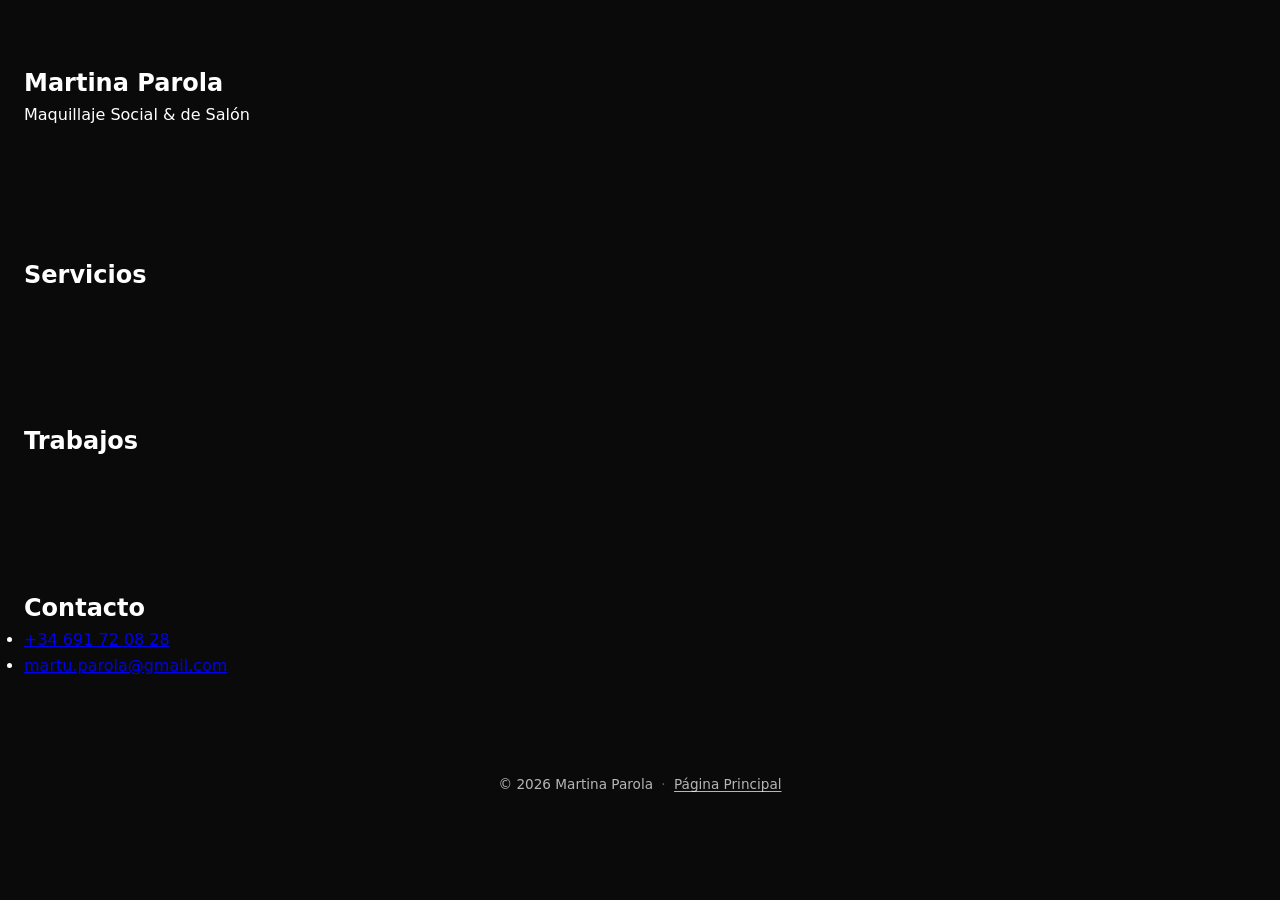
==== maquillaje-social/index.html @ ac002e73 "Add maquillaje-social subpage + footer cross-links between homes" ====
<!DOCTYPE html>
<html lang="es">
<head>
  <meta charset="UTF-8" />
  <meta name="viewport" content="width=device-width, initial-scale=1.0, viewport-fit=cover" />
  <meta name="theme-color" content="#0a0a0a" />

  <!-- SEO -->
  <title>Martina Parola — Maquillaje Social & de Salón</title>
  <meta name="description" content="Maquillaje social y de salón por Martina Parola. Maquillaje para eventos, bodas, fiestas y producciones en Oviedo, Asturias, España.">
  <meta name="author" content="Martina Parola">
  <meta name="keywords" content="maquillaje social, maquillaje de salón, maquillaje eventos, maquillaje bodas, Oviedo, Asturias, España, Martina Parola">
  <meta name="robots" content="index, follow">

  <!-- Open Graph -->
  <meta property="og:type" content="profile">
  <meta property="og:url" content="https://martinaparola.art/maquillaje-social/">
  <meta property="og:title" content="Martina Parola — Maquillaje Social & de Salón">
  <meta property="og:description" content="Maquillaje social y de salón para eventos, bodas y fiestas. Oviedo, España.">
  <meta property="og:image" content="https://martinaparola.art/images/profile-pic.jpg">
  <meta property="og:locale" content="es_ES">

  <!-- Twitter / X Card -->
  <meta name="twitter:card" content="summary_large_image">
  <meta name="twitter:title" content="Martina Parola — Maquillaje Social & de Salón">
  <meta name="twitter:description" content="Maquillaje social y de salón para eventos, bodas y fiestas.">
  <meta name="twitter:image" content="https://martinaparola.art/images/profile-pic.jpg">

  <link rel="canonical" href="https://martinaparola.art/maquillaje-social/">

  <!-- Favicon: SVG inline -->
  <link rel="icon" type="image/svg+xml" href="data:image/svg+xml,%3Csvg xmlns='http://www.w3.org/2000/svg' viewBox='0 0 32 32'%3E%3Crect width='32' height='32' rx='5' fill='%230a0a0a'/%3E%3Ctext x='16' y='23' font-family='Georgia,serif' font-size='20' fill='%23ffffff' text-anchor='middle' font-style='italic'%3EM%3C/text%3E%3Ccircle cx='24' cy='23' r='2.2' fill='%23b8352e'/%3E%3C/svg%3E">

  <link rel="stylesheet" href="style.css">
</head>
<body>

  <!-- ============================================================
       PÁGINA: Maquillaje Social & de Salón
       Single page — todo el contenido vive en este home.
       No enlaza con el sitio principal (martinaparola.art).
       El diseño/contenido lo completa otra sesión/programador.
       ============================================================ -->

  <header>
    <!-- Logo / nombre -->
  </header>

  <main>

    <!-- HERO -->
    <section id="inicio">
      <h1>Martina Parola</h1>
      <p>Maquillaje Social &amp; de Salón</p>
    </section>

    <!-- SERVICIOS -->
    <section id="servicios">
      <h2>Servicios</h2>
    </section>

    <!-- GALERÍA / TRABAJOS -->
    <section id="galeria">
      <h2>Trabajos</h2>
    </section>

    <!-- CONTACTO -->
    <section id="contacto">
      <h2>Contacto</h2>
      <ul class="contacto-list">
        <li>
          <a href="tel:+34691720828">+34 691 72 08 28</a>
        </li>
        <li>
          <a href="mailto:martu.parola@gmail.com">martu.parola@gmail.com</a>
        </li>
      </ul>
    </section>

  </main>

  <footer>
    <p>&copy; <span id="year"></span> Martina Parola <span class="footer-sep">·</span> <a href="/" class="footer-cross-link">Página Principal</a></p>
  </footer>

  <script src="script.js"></script>
</body>
</html>
---- maquillaje-social/style.css ----
/* ============================================================
   Maquillaje Social & de Salón — estilos
   Esqueleto base. El diseño lo completa otra sesión/programador.
   ============================================================ */

* {
  margin: 0;
  padding: 0;
  box-sizing: border-box;
}

html {
  scroll-behavior: smooth;
}

body {
  font-family: system-ui, -apple-system, "Segoe UI", Roboto, sans-serif;
  background: #0a0a0a;
  color: #ffffff;
  line-height: 1.6;
}

section {
  padding: 4rem 1.5rem;
}

footer {
  padding: 2rem 1.5rem;
  text-align: center;
  font-size: 0.85rem;
  color: rgba(255, 255, 255, 0.7);
}

.footer-sep {
  opacity: 0.5;
  margin: 0 0.25rem;
}

.footer-cross-link {
  color: rgba(255, 255, 255, 0.7);
  text-decoration: underline;
  text-underline-offset: 2px;
  transition: color 0.2s ease;
}

.footer-cross-link:hover {
  color: #ffffff;
}
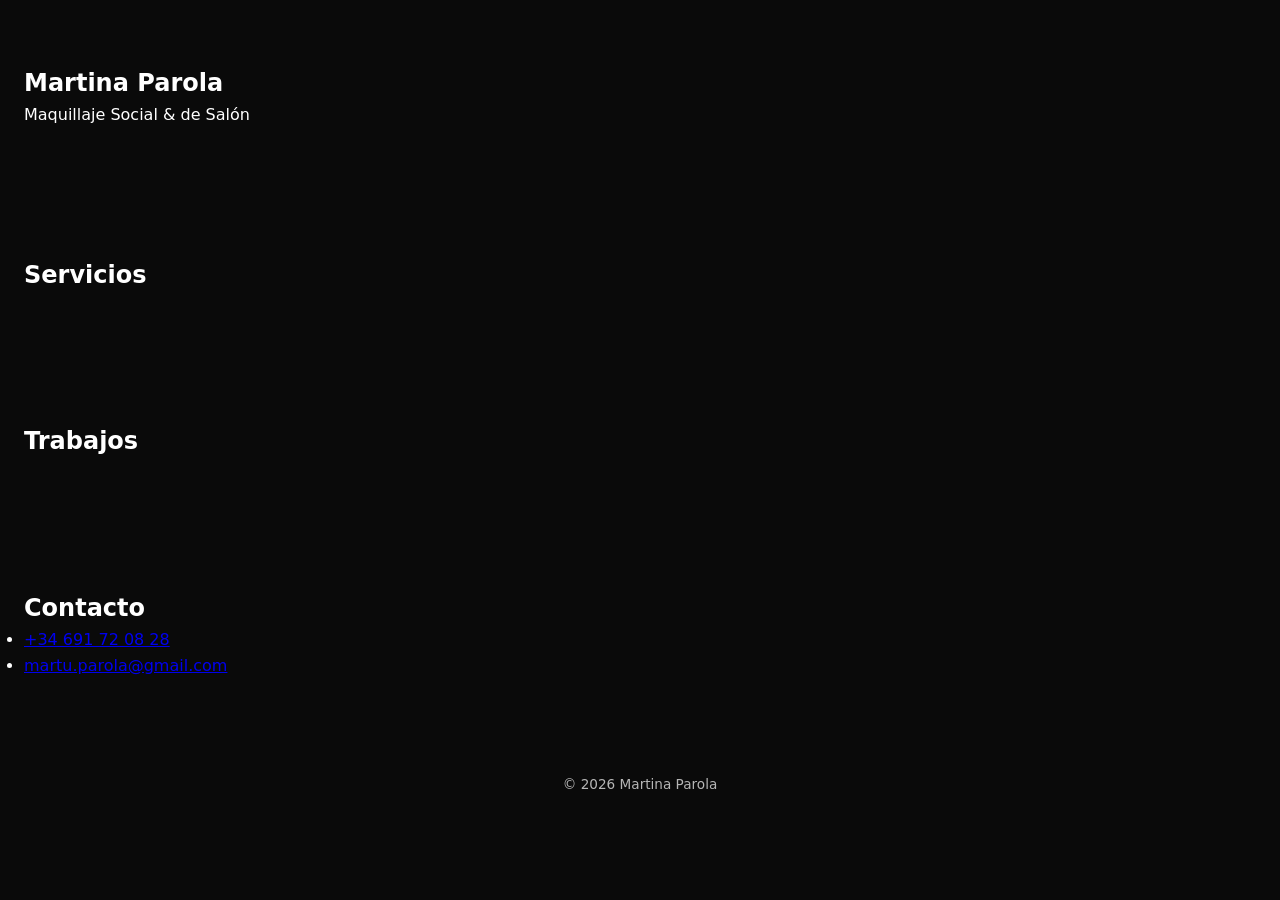
==== commit cb23580f: "Hide maquillaje-social subpage while under construction (noindex, unlinked, out of sitemap)" ====
--- a/maquillaje-social/index.html
+++ b/maquillaje-social/index.html
@@ -10,7 +10,8 @@
   <meta name="description" content="Maquillaje social y de salón por Martina Parola. Maquillaje para eventos, bodas, fiestas y producciones en Oviedo, Asturias, España.">
   <meta name="author" content="Martina Parola">
   <meta name="keywords" content="maquillaje social, maquillaje de salón, maquillaje eventos, maquillaje bodas, Oviedo, Asturias, España, Martina Parola">
-  <meta name="robots" content="index, follow">
+  <!-- EN CONSTRUCCIÓN: noindex para que no aparezca en Google. Cambiar a "index, follow" al publicar. -->
+  <meta name="robots" content="noindex, nofollow">
 
   <!-- Open Graph -->
   <meta property="og:type" content="profile">
@@ -80,7 +81,10 @@
   </main>
 
   <footer>
+    <p>&copy; <span id="year"></span> Martina Parola</p>
+    <!-- Enlace a la home oculto mientras esta página está en construcción. Reactivar cuando esté lista:
     <p>&copy; <span id="year"></span> Martina Parola <span class="footer-sep">·</span> <a href="/" class="footer-cross-link">Página Principal</a></p>
+    -->
   </footer>
 
   <script src="script.js"></script>
--- a/maquillaje-social/style.css
+++ b/maquillaje-social/style.css
@@ -37,12 +37,12 @@
 }
 
 .footer-cross-link {
-  color: rgba(255, 255, 255, 0.7);
+  color: rgba(255, 255, 255, 0.4);
   text-decoration: underline;
   text-underline-offset: 2px;
   transition: color 0.2s ease;
 }
 
 .footer-cross-link:hover {
-  color: #ffffff;
+  color: rgba(255, 255, 255, 0.7);
 }
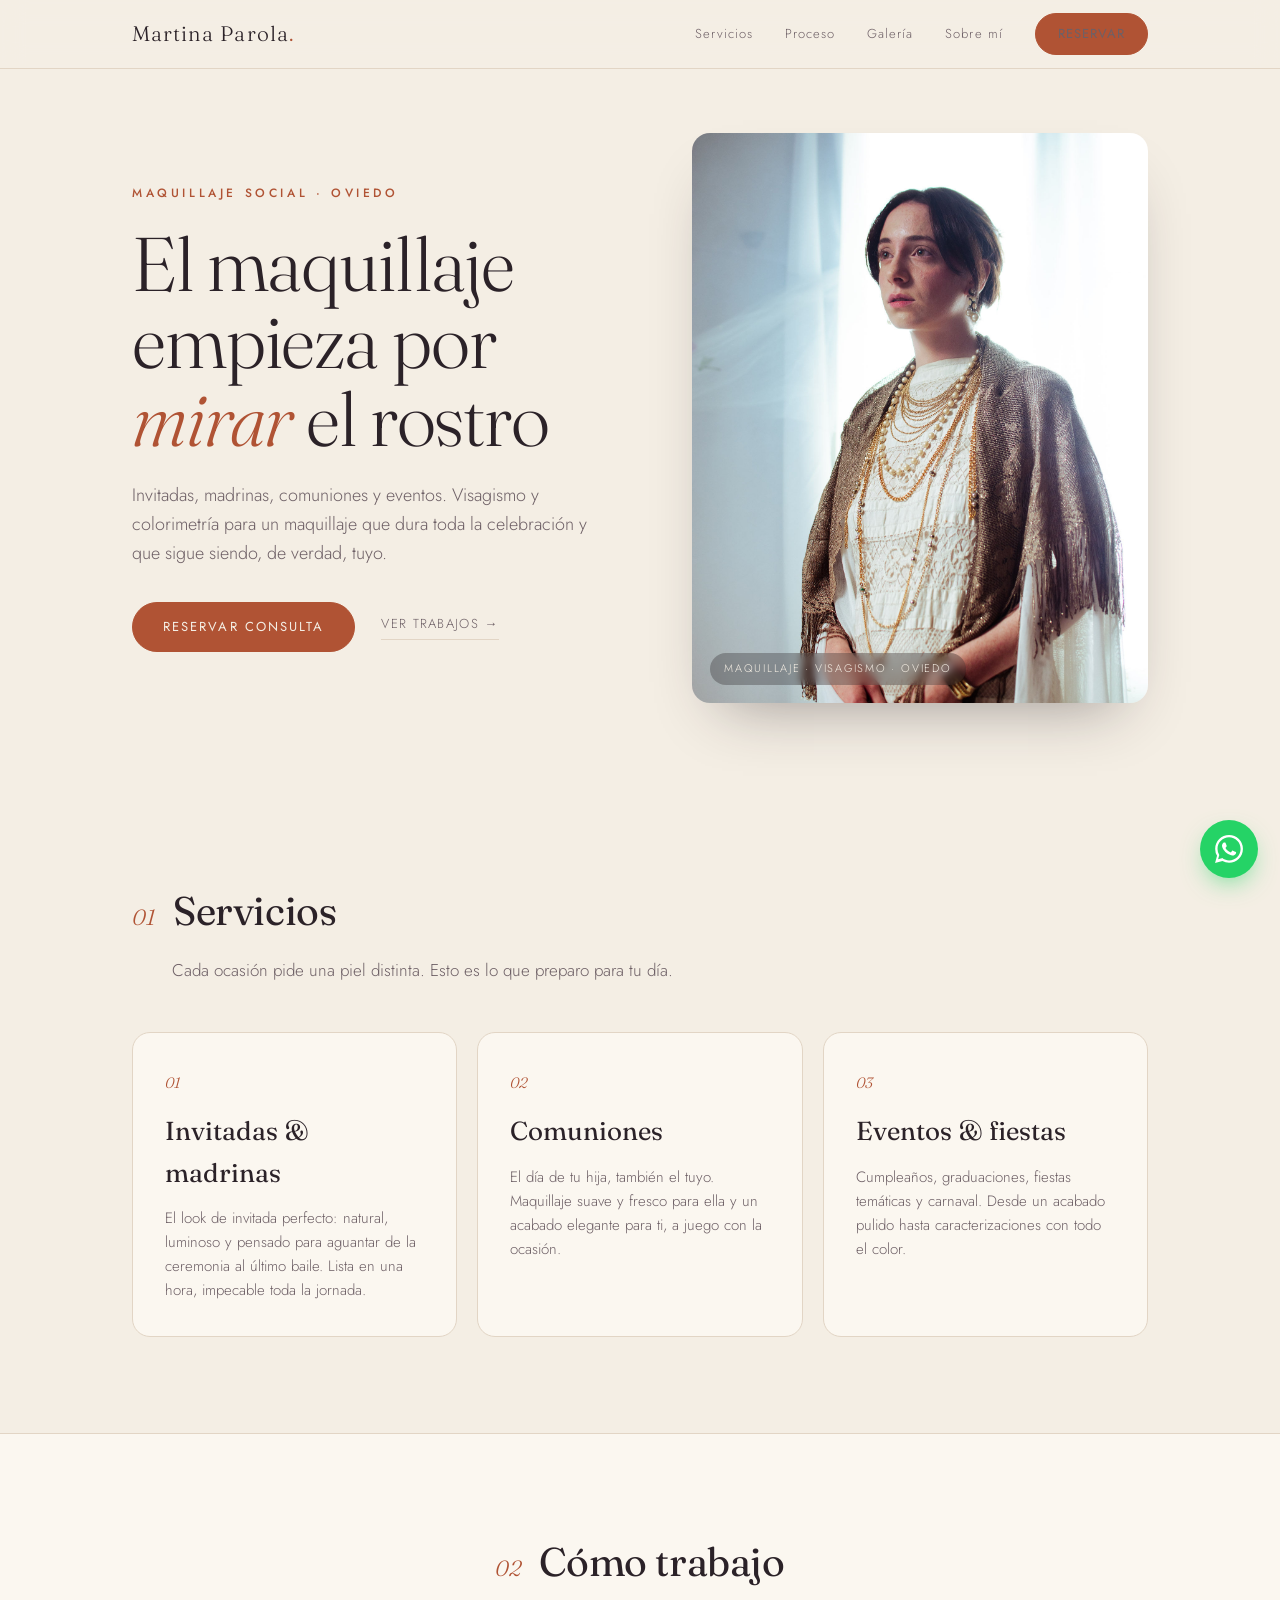
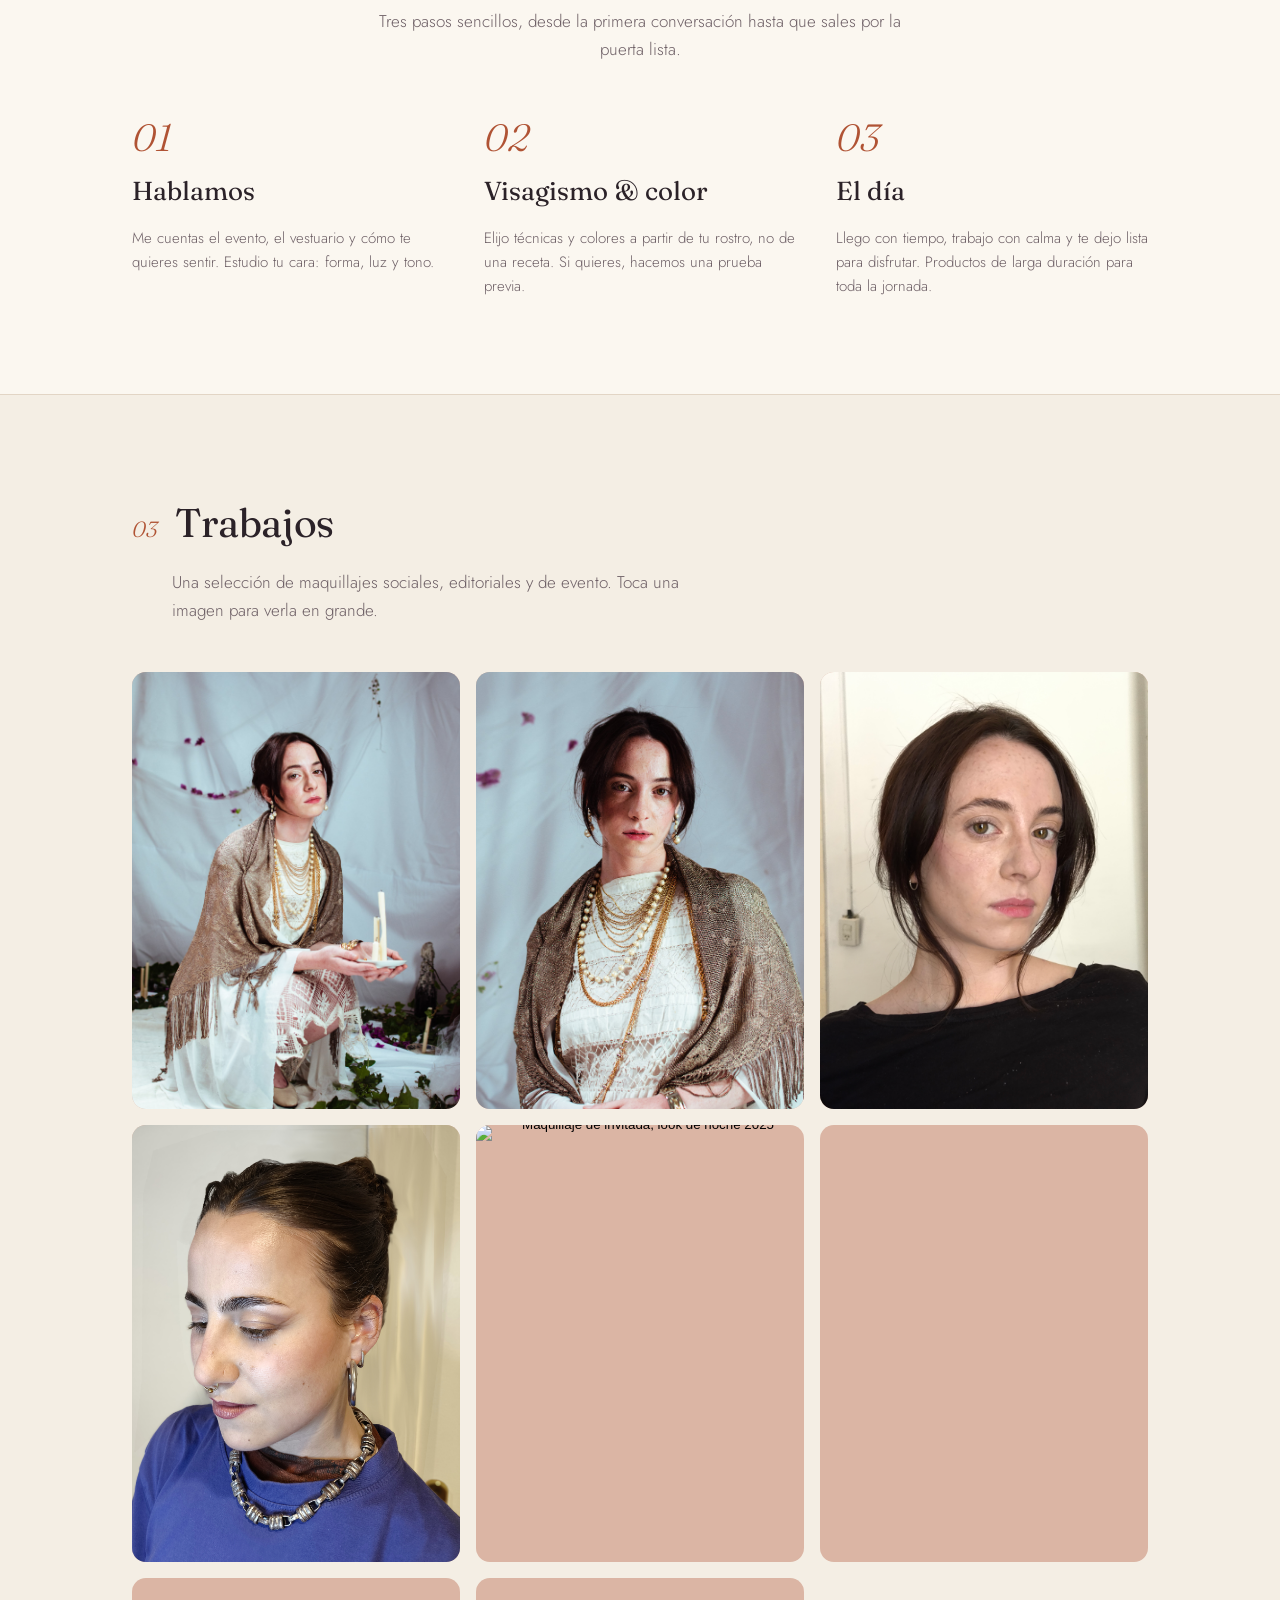
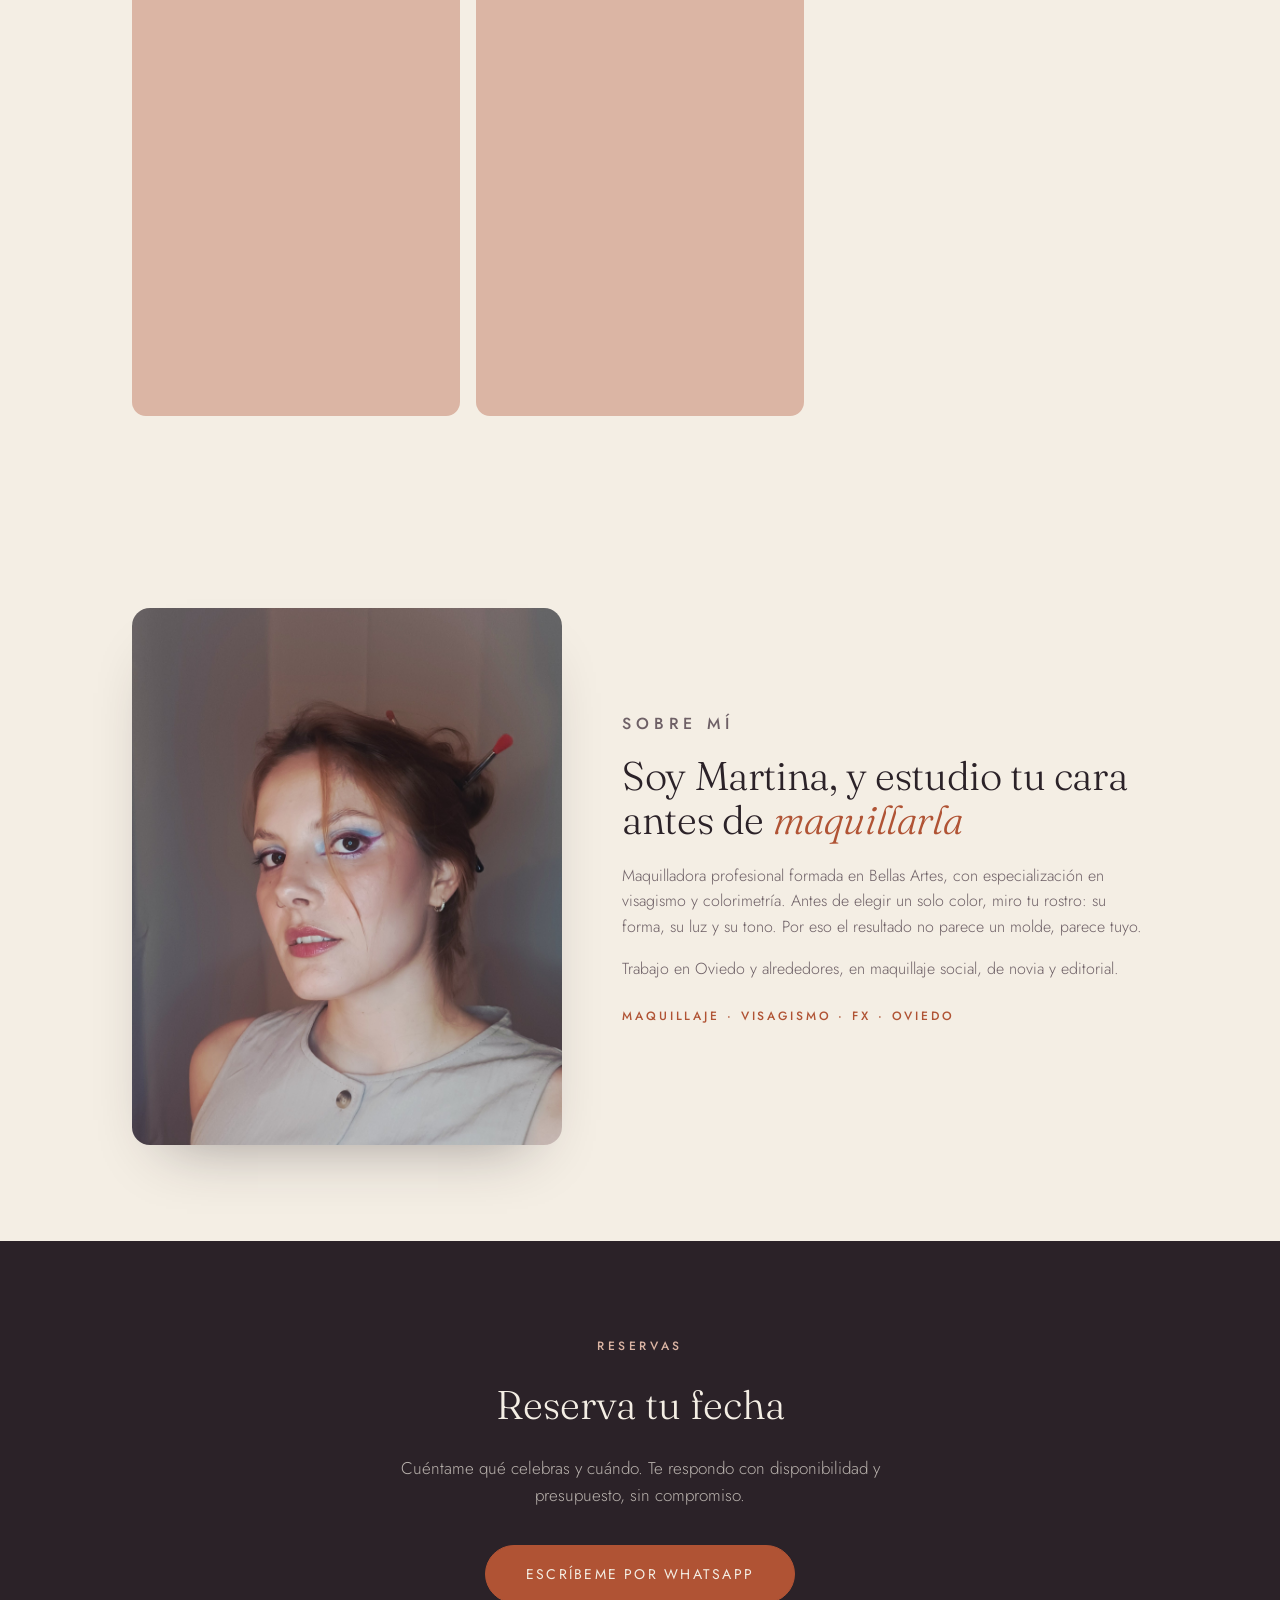
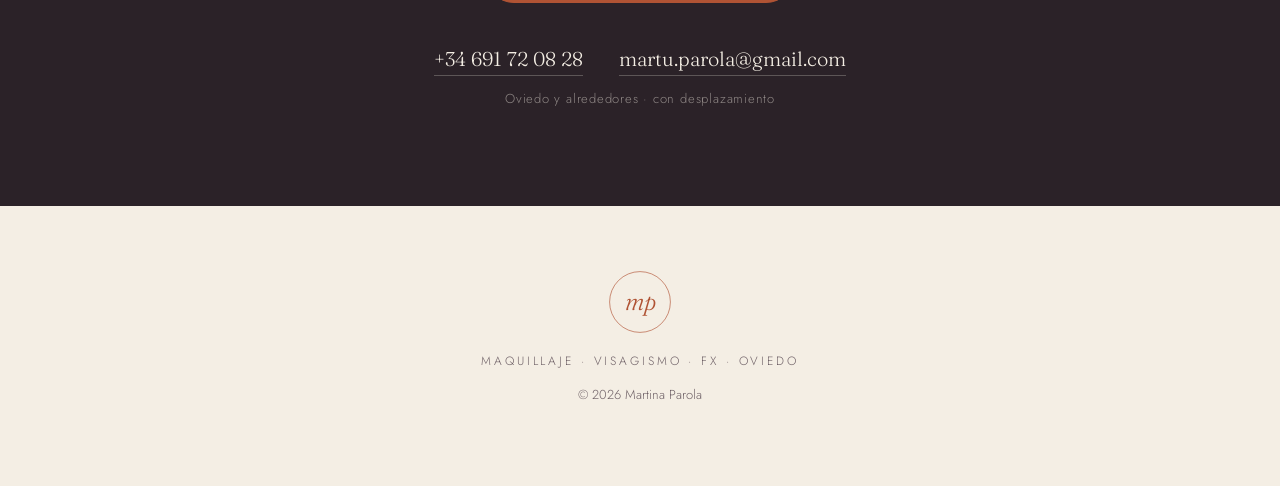
==== commit 869c95e7: "Agrego fotos nuevas de Social y mejoro la página de maquillaje social" ====
--- a/maquillaje-social/index.html
+++ b/maquillaje-social/index.html
@@ -3,90 +3,237 @@
 <head>
   <meta charset="UTF-8" />
   <meta name="viewport" content="width=device-width, initial-scale=1.0, viewport-fit=cover" />
-  <meta name="theme-color" content="#0a0a0a" />
+  <meta name="theme-color" content="#F4EEE4" />
 
   <!-- SEO -->
-  <title>Martina Parola — Maquillaje Social & de Salón</title>
-  <meta name="description" content="Maquillaje social y de salón por Martina Parola. Maquillaje para eventos, bodas, fiestas y producciones en Oviedo, Asturias, España.">
+  <title>Martina Parola — Maquillaje Social & de Salón en Oviedo</title>
+  <meta name="description" content="Maquillaje social y de salón por Martina Parola en Oviedo. Invitadas, madrinas, comuniones y eventos, con visagismo y colorimetría para un resultado que dura y que es, de verdad, tuyo.">
   <meta name="author" content="Martina Parola">
-  <meta name="keywords" content="maquillaje social, maquillaje de salón, maquillaje eventos, maquillaje bodas, Oviedo, Asturias, España, Martina Parola">
+  <meta name="keywords" content="maquillaje social, maquillaje de salón, maquillaje invitada, maquillaje comunión, maquillaje eventos, visagismo, colorimetría, Oviedo, Asturias, España, Martina Parola">
   <!-- EN CONSTRUCCIÓN: noindex para que no aparezca en Google. Cambiar a "index, follow" al publicar. -->
   <meta name="robots" content="noindex, nofollow">
 
   <!-- Open Graph -->
   <meta property="og:type" content="profile">
   <meta property="og:url" content="https://martinaparola.art/maquillaje-social/">
-  <meta property="og:title" content="Martina Parola — Maquillaje Social & de Salón">
-  <meta property="og:description" content="Maquillaje social y de salón para eventos, bodas y fiestas. Oviedo, España.">
-  <meta property="og:image" content="https://martinaparola.art/images/profile-pic.jpg">
+  <meta property="og:title" content="Martina Parola — Maquillaje Social & de Salón en Oviedo">
+  <meta property="og:description" content="Invitadas, madrinas, comuniones y eventos. Visagismo y colorimetría en Oviedo.">
+  <meta property="og:image" content="https://martinaparola.art/images/Social/simulacros-1.jpg">
   <meta property="og:locale" content="es_ES">
 
   <!-- Twitter / X Card -->
   <meta name="twitter:card" content="summary_large_image">
-  <meta name="twitter:title" content="Martina Parola — Maquillaje Social & de Salón">
-  <meta name="twitter:description" content="Maquillaje social y de salón para eventos, bodas y fiestas.">
-  <meta name="twitter:image" content="https://martinaparola.art/images/profile-pic.jpg">
+  <meta name="twitter:title" content="Martina Parola — Maquillaje Social & de Salón en Oviedo">
+  <meta name="twitter:description" content="Invitadas, madrinas, comuniones y eventos. Visagismo y colorimetría en Oviedo.">
+  <meta name="twitter:image" content="https://martinaparola.art/images/Social/simulacros-1.jpg">
 
   <link rel="canonical" href="https://martinaparola.art/maquillaje-social/">
 
-  <!-- Favicon: SVG inline -->
-  <link rel="icon" type="image/svg+xml" href="data:image/svg+xml,%3Csvg xmlns='http://www.w3.org/2000/svg' viewBox='0 0 32 32'%3E%3Crect width='32' height='32' rx='5' fill='%230a0a0a'/%3E%3Ctext x='16' y='23' font-family='Georgia,serif' font-size='20' fill='%23ffffff' text-anchor='middle' font-style='italic'%3EM%3C/text%3E%3Ccircle cx='24' cy='23' r='2.2' fill='%23b8352e'/%3E%3C/svg%3E">
-
-  <link rel="stylesheet" href="style.css">
+  <!-- Favicon: SVG inline (lino + M tinta + punto arcilla) -->
+  <link rel="icon" type="image/svg+xml" href="data:image/svg+xml,%3Csvg xmlns='http://www.w3.org/2000/svg' viewBox='0 0 32 32'%3E%3Crect width='32' height='32' rx='6' fill='%23F4EEE4'/%3E%3Ctext x='15' y='23' font-family='Georgia,serif' font-size='21' fill='%232B2228' text-anchor='middle' font-style='italic'%3EM%3C/text%3E%3Ccircle cx='25' cy='23' r='2.4' fill='%23B05334'/%3E%3C/svg%3E">
+
+  <!-- Tipografías de marca -->
+  <link rel="preconnect" href="https://fonts.googleapis.com">
+  <link rel="preconnect" href="https://fonts.gstatic.com" crossorigin>
+  <link href="https://fonts.googleapis.com/css2?family=Fraunces:ital,opsz,wght@0,9..144,300..600;1,9..144,300..500&family=Jost:wght@300;400;500&display=swap" rel="stylesheet">
+
+  <link rel="stylesheet" href="style.css?v=1">
 </head>
 <body>
 
   <!-- ============================================================
        PÁGINA: Maquillaje Social & de Salón
        Single page — todo el contenido vive en este home.
-       No enlaza con el sitio principal (martinaparola.art).
-       El diseño/contenido lo completa otra sesión/programador.
+       Identidad editorial cálida (Fraunces + Jost · lino/tinta/arcilla).
+       No enlaza con el sitio principal mientras está en construcción.
        ============================================================ -->
 
-  <header>
-    <!-- Logo / nombre -->
+  <!-- NAV -->
+  <header class="nav" id="top">
+    <div class="wrap nav-inner">
+      <a href="#top" class="nav-logo" aria-label="Martina Parola — inicio">Martina&nbsp;Parola<span class="dot">.</span></a>
+
+      <nav class="nav-links" id="navLinks" aria-label="Navegación principal">
+        <a href="#servicios">Servicios</a>
+        <a href="#proceso">Proceso</a>
+        <a href="#galeria">Galería</a>
+        <a href="#sobre-mi">Sobre mí</a>
+        <a class="btn btn-nav" href="https://wa.me/34691720828?text=Hola%20Martina%2C%20me%20gustar%C3%ADa%20reservar%20maquillaje%20social." target="_blank" rel="noopener">Reservar</a>
+      </nav>
+
+      <button class="nav-toggle" id="navToggle" aria-label="Abrir menú" aria-expanded="false" aria-controls="navLinks">
+        <span></span><span></span><span></span>
+      </button>
+    </div>
   </header>
 
   <main>
 
     <!-- HERO -->
-    <section id="inicio">
-      <h1>Martina Parola</h1>
-      <p>Maquillaje Social &amp; de Salón</p>
+    <section class="hero" id="inicio">
+      <div class="wrap hero-inner">
+        <div class="hero-text reveal">
+          <p class="eyebrow">Maquillaje Social · Oviedo</p>
+          <h1>El maquillaje empieza por <em>mirar</em> el rostro</h1>
+          <p class="hero-sub">Invitadas, madrinas, comuniones y eventos. Visagismo y colorimetría para un maquillaje que dura toda la celebración y que sigue siendo, de verdad, tuyo.</p>
+          <div class="hero-actions">
+            <a class="btn" href="https://wa.me/34691720828?text=Hola%20Martina%2C%20me%20gustar%C3%ADa%20reservar%20maquillaje%20social." target="_blank" rel="noopener">Reservar consulta</a>
+            <a class="link-arrow" href="#galeria">Ver trabajos →</a>
+          </div>
+        </div>
+        <div class="hero-media reveal">
+          <img src="../images/Social/simulacros-1.jpg" alt="Maquillaje social editorial por Martina Parola, retrato con luz natural" width="735" height="1024" loading="eager" decoding="async">
+          <span class="hero-cap">Maquillaje · Visagismo · Oviedo</span>
+        </div>
+      </div>
     </section>
 
     <!-- SERVICIOS -->
     <section id="servicios">
-      <h2>Servicios</h2>
-    </section>
-
-    <!-- GALERÍA / TRABAJOS -->
+      <div class="wrap">
+        <div class="sec-head reveal">
+          <span class="sec-num">01</span>
+          <h2 class="sec-title">Servicios</h2>
+        </div>
+        <p class="sec-intro reveal">Cada ocasión pide una piel distinta. Esto es lo que preparo para tu día.</p>
+
+        <div class="cards">
+          <article class="card reveal">
+            <div class="card-n">01</div>
+            <h3>Invitadas &amp; madrinas</h3>
+            <p>El look de invitada perfecto: natural, luminoso y pensado para aguantar de la ceremonia al último baile. Lista en una hora, impecable toda la jornada.</p>
+          </article>
+          <article class="card reveal">
+            <div class="card-n">02</div>
+            <h3>Comuniones</h3>
+            <p>El día de tu hija, también el tuyo. Maquillaje suave y fresco para ella y un acabado elegante para ti, a juego con la ocasión.</p>
+          </article>
+          <article class="card reveal">
+            <div class="card-n">03</div>
+            <h3>Eventos &amp; fiestas</h3>
+            <p>Cumpleaños, graduaciones, fiestas temáticas y carnaval. Desde un acabado pulido hasta caracterizaciones con todo el color.</p>
+          </article>
+        </div>
+      </div>
+    </section>
+
+    <!-- PROCESO -->
+    <section id="proceso" class="proceso">
+      <div class="wrap proceso-inner">
+        <div class="sec-head sec-head--center reveal">
+          <span class="sec-num">02</span>
+          <h2 class="sec-title">Cómo trabajo</h2>
+        </div>
+        <p class="sec-intro sec-intro--center reveal">Tres pasos sencillos, desde la primera conversación hasta que sales por la puerta lista.</p>
+
+        <ol class="steps">
+          <li class="reveal">
+            <span class="step-n">01</span>
+            <h3>Hablamos</h3>
+            <p>Me cuentas el evento, el vestuario y cómo te quieres sentir. Estudio tu cara: forma, luz y tono.</p>
+          </li>
+          <li class="reveal">
+            <span class="step-n">02</span>
+            <h3>Visagismo &amp; color</h3>
+            <p>Elijo técnicas y colores a partir de tu rostro, no de una receta. Si quieres, hacemos una prueba previa.</p>
+          </li>
+          <li class="reveal">
+            <span class="step-n">03</span>
+            <h3>El día</h3>
+            <p>Llego con tiempo, trabajo con calma y te dejo lista para disfrutar. Productos de larga duración para toda la jornada.</p>
+          </li>
+        </ol>
+      </div>
+    </section>
+
+    <!-- GALERÍA -->
     <section id="galeria">
-      <h2>Trabajos</h2>
+      <div class="wrap">
+        <div class="sec-head reveal">
+          <span class="sec-num">03</span>
+          <h2 class="sec-title">Trabajos</h2>
+        </div>
+        <p class="sec-intro reveal">Una selección de maquillajes sociales, editoriales y de evento. Toca una imagen para verla en grande.</p>
+
+        <div class="gallery" id="gallery">
+          <button class="gframe reveal" type="button"><img src="../images/Social/simulacros-3.jpg" alt="Retrato editorial con chal y candelabro" loading="lazy" decoding="async"></button>
+          <button class="gframe reveal" type="button"><img src="../images/Social/simulacros-2.jpg" alt="Retrato social con maquillaje natural y joyas" loading="lazy" decoding="async"></button>
+          <button class="gframe reveal" type="button"><img src="../images/Social/simulacros-4.jpg" alt="Maquillaje natural luminoso para evento" loading="lazy" decoding="async"></button>
+          <button class="gframe reveal" type="button"><img src="../images/Social/Invitada-Dia-2025.jpg" alt="Maquillaje de invitada, look de día 2025" loading="lazy" decoding="async"></button>
+          <button class="gframe reveal" type="button"><img src="../images/Social/Invitada-Noche-2025.png" alt="Maquillaje de invitada, look de noche 2025" loading="lazy" decoding="async"></button>
+          <button class="gframe reveal" type="button"><img src="../images/Social/Invitada-NoMakeup-Makeup-2025.jpg" alt="Transformación no makeup-makeup para invitada, 2025" loading="lazy" decoding="async"></button>
+          <button class="gframe reveal" type="button"><img src="../images/Social/Editorial-2020.jpg" alt="Producción editorial de maquillaje, 2020" loading="lazy" decoding="async"></button>
+          <button class="gframe reveal" type="button"><img src="../images/Social/Editorial-2021.jpg" alt="Producción editorial de maquillaje, 2021" loading="lazy" decoding="async"></button>
+        </div>
+      </div>
+    </section>
+
+    <!-- SOBRE MÍ -->
+    <section id="sobre-mi" class="about">
+      <div class="wrap about-inner">
+        <div class="about-media reveal">
+          <img src="../images/profile-pic.jpg" alt="Martina Parola, maquilladora profesional en Oviedo" width="922" height="1228" loading="lazy" decoding="async">
+        </div>
+        <div class="about-text">
+          <p class="eyebrow reveal">Sobre mí</p>
+          <h2 class="reveal">Soy Martina, y estudio tu cara antes de <em>maquillarla</em></h2>
+          <p class="reveal">Maquilladora profesional formada en Bellas Artes, con especialización en visagismo y colorimetría. Antes de elegir un solo color, miro tu rostro: su forma, su luz y su tono. Por eso el resultado no parece un molde, parece tuyo.</p>
+          <p class="reveal">Trabajo en Oviedo y alrededores, en maquillaje social, de novia y editorial.</p>
+          <p class="descriptor reveal">Maquillaje · Visagismo · FX · Oviedo</p>
+        </div>
+      </div>
     </section>
 
     <!-- CONTACTO -->
-    <section id="contacto">
-      <h2>Contacto</h2>
-      <ul class="contacto-list">
-        <li>
-          <a href="tel:+34691720828">+34 691 72 08 28</a>
-        </li>
-        <li>
-          <a href="mailto:martu.parola@gmail.com">martu.parola@gmail.com</a>
-        </li>
-      </ul>
+    <section id="contacto" class="contacto">
+      <div class="wrap contacto-inner reveal">
+        <p class="eyebrow">Reservas</p>
+        <h2>Reserva tu fecha</h2>
+        <p class="contacto-sub">Cuéntame qué celebras y cuándo. Te respondo con disponibilidad y presupuesto, sin compromiso.</p>
+
+        <a class="btn btn-lg" href="https://wa.me/34691720828?text=Hola%20Martina%2C%20me%20gustar%C3%ADa%20reservar%20maquillaje%20social." target="_blank" rel="noopener">Escríbeme por WhatsApp</a>
+
+        <ul class="contacto-list">
+          <li><a href="tel:+34691720828">+34 691 72 08 28</a></li>
+          <li><a href="mailto:martu.parola@gmail.com">martu.parola@gmail.com</a></li>
+        </ul>
+        <p class="contacto-zona">Oviedo y alrededores · con desplazamiento</p>
+      </div>
     </section>
 
   </main>
 
   <footer>
-    <p>&copy; <span id="year"></span> Martina Parola</p>
-    <!-- Enlace a la home oculto mientras esta página está en construcción. Reactivar cuando esté lista:
-    <p>&copy; <span id="year"></span> Martina Parola <span class="footer-sep">·</span> <a href="/" class="footer-cross-link">Página Principal</a></p>
-    -->
+    <div class="wrap">
+      <div class="foot-mark" aria-hidden="true">
+        <svg viewBox="0 0 120 120" width="64" height="64" xmlns="http://www.w3.org/2000/svg">
+          <circle cx="60" cy="60" r="57" fill="none" stroke="#B05334" stroke-width="1.2"/>
+          <text x="60" y="64" font-family="Fraunces, serif" font-style="italic" font-weight="300" font-size="46" fill="#B05334" text-anchor="middle" dominant-baseline="middle">mp</text>
+        </svg>
+      </div>
+      <p class="foot-descriptor">Maquillaje · Visagismo · FX · Oviedo</p>
+      <p class="foot-copy">&copy; <span id="year"></span> Martina Parola</p>
+      <!-- Enlace a la home oculto mientras esta página está en construcción. Reactivar cuando esté lista:
+      <p class="foot-copy">&copy; <span id="year"></span> Martina Parola <span class="footer-sep">·</span> <a href="/" class="footer-cross-link">Página Principal</a></p>
+      -->
+    </div>
   </footer>
 
-  <script src="script.js"></script>
+  <!-- WhatsApp flotante -->
+  <a class="wa-float" href="https://wa.me/34691720828?text=Hola%20Martina%2C%20me%20gustar%C3%ADa%20reservar%20maquillaje%20social." target="_blank" rel="noopener" aria-label="Escríbeme por WhatsApp">
+    <svg viewBox="0 0 24 24" width="28" height="28" fill="currentColor" aria-hidden="true">
+      <path d="M.057 24l1.687-6.163a11.867 11.867 0 01-1.587-5.945C.16 5.335 5.495 0 12.05 0a11.82 11.82 0 018.413 3.488 11.82 11.82 0 013.48 8.414c-.003 6.557-5.338 11.892-11.893 11.892a11.9 11.9 0 01-5.688-1.448L.057 24zm6.597-3.807c1.676.995 3.276 1.591 5.392 1.592 5.448 0 9.886-4.434 9.889-9.885.002-5.462-4.415-9.89-9.881-9.892-5.452 0-9.887 4.434-9.889 9.884a9.86 9.86 0 001.51 5.26l-.999 3.648 3.978-1.045zm11.387-5.464c-.074-.124-.272-.198-.57-.347-.297-.149-1.758-.868-2.031-.967-.272-.099-.47-.149-.669.149-.198.297-.768.967-.941 1.165-.173.198-.347.223-.644.074-.297-.149-1.255-.462-2.39-1.475-.883-.788-1.48-1.761-1.653-2.059-.173-.297-.018-.458.13-.606.134-.133.297-.347.446-.521.151-.172.2-.296.3-.495.099-.198.05-.372-.025-.521-.075-.148-.669-1.611-.916-2.206-.242-.579-.487-.501-.669-.51l-.57-.01c-.198 0-.52.074-.792.372s-1.04 1.016-1.04 2.479 1.065 2.876 1.213 3.074c.149.198 2.095 3.2 5.076 4.487.709.306 1.263.489 1.694.626.712.226 1.36.194 1.872.118.571-.085 1.758-.719 2.006-1.413.248-.695.248-1.29.173-1.414z"/>
+    </svg>
+  </a>
+
+  <!-- Lightbox de galería -->
+  <div class="lightbox" id="lightbox" aria-hidden="true" role="dialog" aria-modal="true" aria-label="Imagen ampliada">
+    <button class="lb-close" id="lbClose" aria-label="Cerrar">&times;</button>
+    <button class="lb-nav lb-prev" id="lbPrev" aria-label="Anterior">&#8249;</button>
+    <img class="lb-img" id="lbImg" src="" alt="">
+    <button class="lb-nav lb-next" id="lbNext" aria-label="Siguiente">&#8250;</button>
+  </div>
+
+  <script src="script.js?v=1"></script>
 </body>
-</html>
+</html>
--- a/maquillaje-social/style.css
+++ b/maquillaje-social/style.css
@@ -1,48 +1,338 @@
 /* ============================================================
-   Maquillaje Social & de Salón — estilos
-   Esqueleto base. El diseño lo completa otra sesión/programador.
+   Maquillaje Social & de Salón — Martina Parola
+   Identidad editorial cálida: Fraunces + Jost · lino/tinta/arcilla.
+   Tokens y estética derivados de identidad-visual-martina-parola.
    ============================================================ */
 
-* {
-  margin: 0;
-  padding: 0;
-  box-sizing: border-box;
-}
-
-html {
-  scroll-behavior: smooth;
-}
-
-body {
-  font-family: system-ui, -apple-system, "Segoe UI", Roboto, sans-serif;
-  background: #0a0a0a;
-  color: #ffffff;
-  line-height: 1.6;
-}
-
-section {
-  padding: 4rem 1.5rem;
-}
-
-footer {
-  padding: 2rem 1.5rem;
-  text-align: center;
-  font-size: 0.85rem;
-  color: rgba(255, 255, 255, 0.7);
-}
-
-.footer-sep {
-  opacity: 0.5;
-  margin: 0 0.25rem;
-}
-
-.footer-cross-link {
-  color: rgba(255, 255, 255, 0.4);
-  text-decoration: underline;
-  text-underline-offset: 2px;
-  transition: color 0.2s ease;
-}
-
-.footer-cross-link:hover {
-  color: rgba(255, 255, 255, 0.7);
-}
+:root{
+  /* principales */
+  --arcilla:#B05334;
+  --lino:#F4EEE4;
+  --tinta:#2B2228;
+  /* apoyo */
+  --rubor:#DBB5A4;
+  --vino:#7A2F44;
+  --oliva:#65694C;
+  --ocre:#A07433;
+  /* auxiliares */
+  --lino-2:#FBF7F0;
+  --tinta-soft:#6E6066;
+  --line:#E2D5C5;
+  --arcilla-ink:#7A3520;
+
+  /* escala tipográfica fluida */
+  --fs-eyebrow: clamp(11px, 1vw, 12px);
+  --fs-body:    16px;
+  --fs-h3:      clamp(20px, 3vw, 26px);
+  --fs-h2:      clamp(28px, 5vw, 40px);
+  --fs-h1:      clamp(40px, 8vw, 76px);
+}
+
+*{box-sizing:border-box;margin:0;padding:0}
+html{scroll-behavior:smooth;scroll-padding-top:84px;-webkit-text-size-adjust:100%}
+
+body{
+  font-family:'Jost',sans-serif;
+  background:var(--lino);
+  color:var(--tinta);
+  font-weight:300;
+  font-size:var(--fs-body);
+  line-height:1.6;
+  -webkit-font-smoothing:antialiased;
+  -webkit-tap-highlight-color:transparent;
+  overflow-x:hidden;
+}
+
+img{display:block;max-width:100%;height:auto}
+a{color:inherit;text-decoration:none}
+
+.wrap{max-width:1080px;margin:0 auto;padding:0 32px;width:100%}
+.serif{font-family:'Fraunces',serif}
+
+/* ---------- helpers tipográficos ---------- */
+.eyebrow{
+  font-size:var(--fs-eyebrow);
+  letter-spacing:.3em;
+  text-transform:uppercase;
+  color:var(--arcilla);
+  font-weight:500;
+}
+em{font-style:italic;color:var(--arcilla)}
+
+.btn{
+  display:inline-block;
+  background:var(--arcilla);
+  color:var(--lino);
+  font-family:'Jost',sans-serif;
+  font-weight:400;
+  font-size:13px;
+  letter-spacing:.16em;
+  text-transform:uppercase;
+  padding:14px 30px;
+  border-radius:32px;
+  border:1px solid var(--arcilla);
+  cursor:pointer;
+  transition:background .25s ease,transform .25s ease,box-shadow .25s ease;
+}
+.btn:hover{background:var(--arcilla-ink);border-color:var(--arcilla-ink);transform:translateY(-2px);box-shadow:0 10px 24px -12px rgba(122,53,32,.6)}
+.btn-lg{padding:17px 40px;font-size:14px}
+
+.link-arrow{
+  font-size:13px;
+  letter-spacing:.1em;
+  text-transform:uppercase;
+  color:var(--tinta-soft);
+  border-bottom:1px solid var(--line);
+  padding-bottom:4px;
+  transition:color .2s ease,border-color .2s ease;
+}
+.link-arrow:hover{color:var(--arcilla);border-color:var(--arcilla)}
+
+/* ---------- NAV ---------- */
+.nav{
+  position:sticky;
+  top:0;
+  z-index:100;
+  background:rgba(244,238,228,.82);
+  backdrop-filter:blur(12px);
+  -webkit-backdrop-filter:blur(12px);
+  border-bottom:1px solid var(--line);
+}
+.nav-inner{display:flex;align-items:center;justify-content:space-between;height:68px}
+.nav-logo{
+  font-family:'Fraunces',serif;
+  font-weight:300;
+  font-size:21px;
+  letter-spacing:.05em;
+  color:var(--tinta);
+}
+.nav-logo .dot{color:var(--arcilla)}
+.nav-links{display:flex;align-items:center;gap:32px}
+.nav-links a{
+  font-size:13px;
+  letter-spacing:.08em;
+  color:var(--tinta-soft);
+  transition:color .2s ease;
+}
+.nav-links a:hover{color:var(--arcilla)}
+.btn-nav{padding:10px 22px;font-size:11px;color:var(--lino)}
+.btn-nav:hover{color:var(--lino)}
+
+.nav-toggle{
+  display:none;
+  flex-direction:column;
+  gap:5px;
+  background:none;
+  border:none;
+  cursor:pointer;
+  padding:8px;
+}
+.nav-toggle span{display:block;width:24px;height:1.5px;background:var(--tinta);transition:transform .3s ease,opacity .3s ease}
+.nav-toggle[aria-expanded="true"] span:nth-child(1){transform:translateY(6.5px) rotate(45deg)}
+.nav-toggle[aria-expanded="true"] span:nth-child(2){opacity:0}
+.nav-toggle[aria-expanded="true"] span:nth-child(3){transform:translateY(-6.5px) rotate(-45deg)}
+
+/* ---------- SECTION scaffolding ---------- */
+section{padding:96px 0}
+.sec-head{display:flex;align-items:baseline;gap:18px;margin-bottom:14px}
+.sec-num{font-family:'Fraunces',serif;font-style:italic;font-size:22px;color:var(--arcilla)}
+.sec-title{font-family:'Fraunces',serif;font-weight:400;font-size:var(--fs-h2);letter-spacing:-.01em}
+.sec-intro{font-size:17px;color:var(--tinta-soft);max-width:560px;margin:0 0 48px 40px}
+
+/* ---------- HERO ---------- */
+.hero{padding:64px 0 80px}
+.hero-inner{display:grid;grid-template-columns:1.05fr .95fr;gap:56px;align-items:center}
+.hero-text h1{
+  font-family:'Fraunces',serif;
+  font-weight:300;
+  font-size:var(--fs-h1);
+  line-height:1.02;
+  letter-spacing:-.015em;
+  margin:22px 0 24px;
+}
+.hero-sub{font-size:18px;color:var(--tinta-soft);max-width:460px;margin-bottom:34px}
+.hero-actions{display:flex;align-items:center;gap:26px;flex-wrap:wrap}
+.hero-media{position:relative}
+.hero-media img{
+  width:100%;
+  border-radius:18px;
+  aspect-ratio:4/5;
+  object-fit:cover;
+  object-position:center top;
+  box-shadow:0 30px 60px -30px rgba(43,34,40,.45);
+}
+.hero-cap{
+  position:absolute;
+  left:18px;bottom:18px;
+  font-size:11px;letter-spacing:.16em;text-transform:uppercase;
+  color:var(--lino);
+  background:rgba(43,34,40,.32);
+  backdrop-filter:blur(4px);
+  padding:7px 14px;border-radius:20px;
+}
+
+/* ---------- SERVICIOS ---------- */
+.cards{display:grid;grid-template-columns:repeat(3,1fr);gap:20px}
+.card{
+  background:var(--lino-2);
+  border:1px solid var(--line);
+  border-radius:18px;
+  padding:38px 32px 34px;
+  transition:transform .3s ease,box-shadow .3s ease,border-color .3s ease;
+}
+.card:hover{transform:translateY(-4px);box-shadow:0 18px 40px -26px rgba(43,34,40,.4);border-color:var(--rubor)}
+.card-n{font-family:'Fraunces',serif;font-style:italic;font-size:15px;color:var(--arcilla);margin-bottom:16px}
+.card h3{font-family:'Fraunces',serif;font-weight:400;font-size:var(--fs-h3);margin-bottom:12px}
+.card p{font-size:15px;color:var(--tinta-soft)}
+
+/* ---------- PROCESO ---------- */
+.proceso{background:var(--lino-2);border-top:1px solid var(--line);border-bottom:1px solid var(--line)}
+.sec-head--center{justify-content:center}
+.sec-intro--center{margin:0 auto 56px;text-align:center}
+.steps{list-style:none;display:grid;grid-template-columns:repeat(3,1fr);gap:40px}
+.steps li{display:flex;flex-direction:column;gap:14px}
+.step-n{
+  font-family:'Fraunces',serif;font-style:italic;font-size:38px;color:var(--arcilla);
+  line-height:1;
+}
+.steps h3{font-family:'Fraunces',serif;font-weight:400;font-size:var(--fs-h3)}
+.steps p{font-size:15px;color:var(--tinta-soft)}
+
+/* ---------- GALERÍA ---------- */
+.gallery{display:grid;grid-template-columns:repeat(3,1fr);gap:16px}
+.gframe{
+  display:block;width:100%;margin:0;padding:0;
+  border:none;background:var(--rubor);cursor:pointer;
+  border-radius:14px;overflow:hidden;
+  line-height:0;
+}
+.gframe img{
+  width:100%;
+  aspect-ratio:3/4;
+  object-fit:cover;
+  object-position:center top;
+  transition:transform .5s ease,opacity .5s ease;
+}
+.gframe:hover img{transform:scale(1.04)}
+.gframe:focus-visible{outline:2px solid var(--arcilla);outline-offset:3px}
+
+/* ---------- SOBRE MÍ ---------- */
+.about-inner{display:grid;grid-template-columns:.9fr 1.1fr;gap:60px;align-items:center}
+.about-media img{width:100%;border-radius:18px;aspect-ratio:4/5;object-fit:cover;object-position:center top;box-shadow:0 30px 60px -34px rgba(43,34,40,.45)}
+.about-text h2{font-family:'Fraunces',serif;font-weight:300;font-size:var(--fs-h2);line-height:1.08;letter-spacing:-.01em;margin:18px 0 22px}
+.about-text p{font-size:16px;color:var(--tinta-soft);margin-bottom:16px;max-width:520px}
+.descriptor{
+  font-size:12px !important;letter-spacing:.24em;text-transform:uppercase;
+  color:var(--arcilla) !important;font-weight:500;margin-top:26px !important;
+}
+
+/* ---------- CONTACTO ---------- */
+.contacto{background:var(--tinta);color:var(--lino);text-align:center}
+.contacto .eyebrow{color:var(--rubor)}
+.contacto h2{font-family:'Fraunces',serif;font-weight:300;font-size:var(--fs-h2);margin:16px 0 18px}
+.contacto-sub{font-size:17px;color:rgba(244,238,228,.7);max-width:480px;margin:0 auto 36px}
+.contacto-list{list-style:none;display:flex;justify-content:center;flex-wrap:wrap;gap:14px 36px;margin:40px 0 14px}
+.contacto-list a{
+  font-family:'Fraunces',serif;font-size:20px;color:var(--lino);
+  border-bottom:1px solid rgba(244,238,228,.25);padding-bottom:4px;transition:color .2s ease,border-color .2s ease;
+}
+.contacto-list a:hover{color:var(--rubor);border-color:var(--rubor)}
+.contacto-zona{font-size:13px;letter-spacing:.06em;color:rgba(244,238,228,.5)}
+
+/* ---------- FOOTER ---------- */
+footer{padding:64px 0 80px;text-align:center;background:var(--lino)}
+.foot-mark{display:flex;justify-content:center;margin-bottom:18px}
+.foot-descriptor{font-size:12px;letter-spacing:.24em;text-transform:uppercase;color:var(--tinta-soft);margin-bottom:14px}
+.foot-copy{font-size:13px;color:var(--tinta-soft)}
+.footer-sep{opacity:.5;margin:0 .35rem}
+.footer-cross-link{color:var(--tinta-soft);text-decoration:underline;text-underline-offset:2px;transition:color .2s ease}
+.footer-cross-link:hover{color:var(--arcilla)}
+
+/* ---------- WHATSAPP FLOAT ---------- */
+.wa-float{
+  position:fixed;right:22px;bottom:22px;z-index:90;
+  width:58px;height:58px;border-radius:50%;
+  background:#25D366;color:#fff;
+  display:flex;align-items:center;justify-content:center;
+  box-shadow:0 10px 26px -8px rgba(37,211,102,.7);
+  transition:transform .25s ease;
+}
+.wa-float:hover{transform:scale(1.07)}
+
+/* ---------- LIGHTBOX ---------- */
+.lightbox{
+  position:fixed;inset:0;z-index:200;
+  background:rgba(43,34,40,.94);
+  display:none;align-items:center;justify-content:center;
+  padding:32px;
+}
+.lightbox.open{display:flex}
+.lb-img{max-width:90vw;max-height:86vh;border-radius:8px;box-shadow:0 30px 80px -20px rgba(0,0,0,.7)}
+.lb-close,.lb-nav{
+  position:absolute;background:none;border:none;color:var(--lino);
+  cursor:pointer;font-weight:300;line-height:1;
+  transition:color .2s ease,transform .2s ease;
+}
+.lb-close{top:22px;right:28px;font-size:42px}
+.lb-close:hover{color:var(--arcilla)}
+.lb-nav{top:50%;transform:translateY(-50%);font-size:60px;padding:0 18px}
+.lb-prev{left:8px}
+.lb-next{right:8px}
+.lb-nav:hover{color:var(--rubor)}
+
+/* ---------- REVEAL ---------- */
+.reveal{opacity:0;transform:translateY(16px);transition:opacity .7s ease,transform .7s ease}
+.reveal.in{opacity:1;transform:none}
+
+/* ============================================================
+   RESPONSIVE
+   ============================================================ */
+@media(max-width:900px){
+  .hero-inner{grid-template-columns:1fr;gap:40px}
+  .hero-media{order:-1;max-width:440px}
+  .about-inner{grid-template-columns:1fr;gap:40px}
+  .about-media{max-width:440px}
+  .cards{grid-template-columns:1fr 1fr}
+}
+
+@media(max-width:720px){
+  .wrap{padding:0 22px}
+  section{padding:72px 0}
+  .sec-intro{margin-left:0}
+
+  /* menú hamburguesa */
+  .nav-toggle{display:flex}
+  .nav-links{
+    position:fixed;
+    top:68px;left:0;right:0;
+    flex-direction:column;
+    align-items:flex-start;
+    gap:0;
+    background:var(--lino);
+    border-bottom:1px solid var(--line);
+    padding:8px 22px 22px;
+    transform:translateY(-12px);
+    opacity:0;pointer-events:none;
+    transition:opacity .25s ease,transform .25s ease;
+  }
+  .nav-links.open{transform:none;opacity:1;pointer-events:auto}
+  .nav-links a{width:100%;padding:14px 0;font-size:15px;border-bottom:1px solid var(--line)}
+  .btn-nav{margin-top:16px;width:100%;text-align:center;border-bottom:none;padding:14px 22px;font-size:12px}
+}
+
+@media(max-width:640px){
+  .steps{grid-template-columns:1fr;gap:30px}
+  .gallery{grid-template-columns:1fr 1fr}
+}
+
+@media(max-width:520px){
+  .cards{grid-template-columns:1fr}
+  .contacto-list{flex-direction:column;gap:16px}
+}
+
+/* ---------- reduce motion ---------- */
+@media(prefers-reduced-motion:reduce){
+  *{scroll-behavior:auto !important}
+  .reveal{opacity:1;transform:none;transition:none}
+  .gframe img,.btn,.wa-float,.card{transition:none}
+}
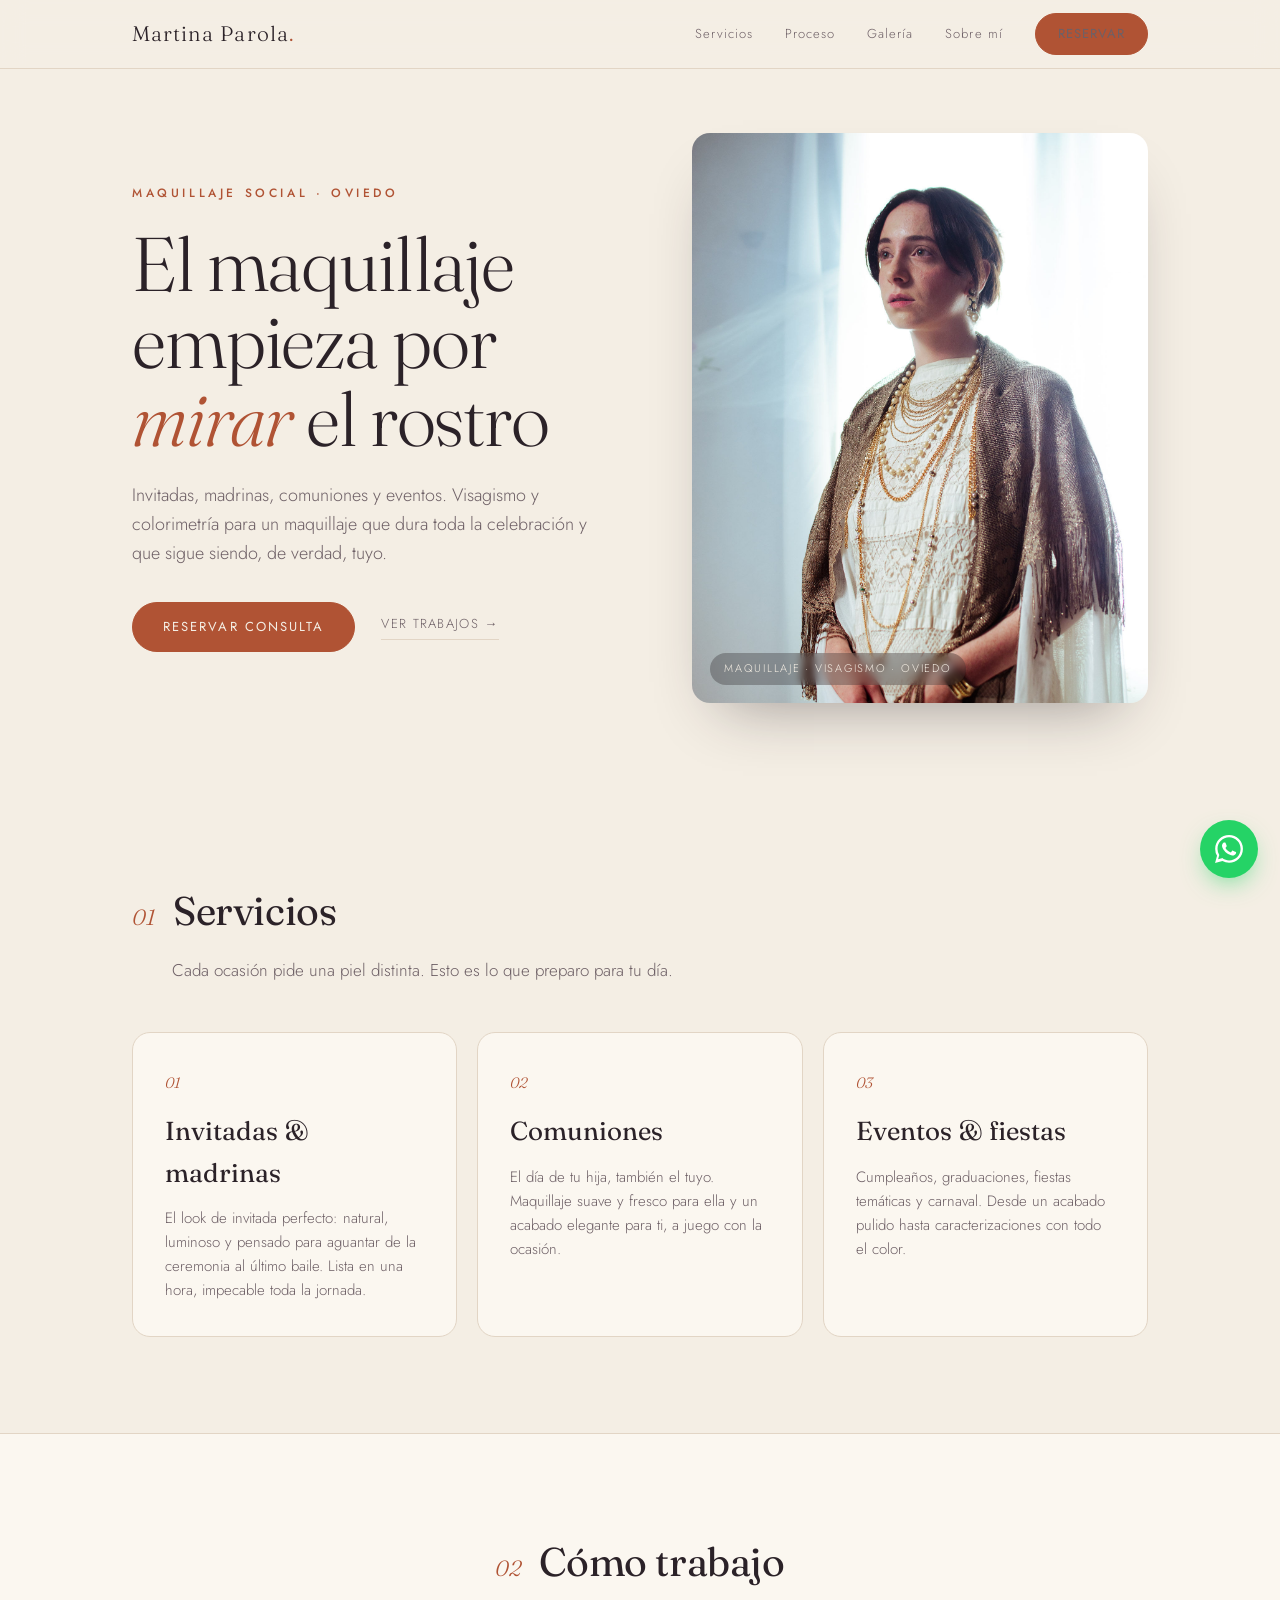
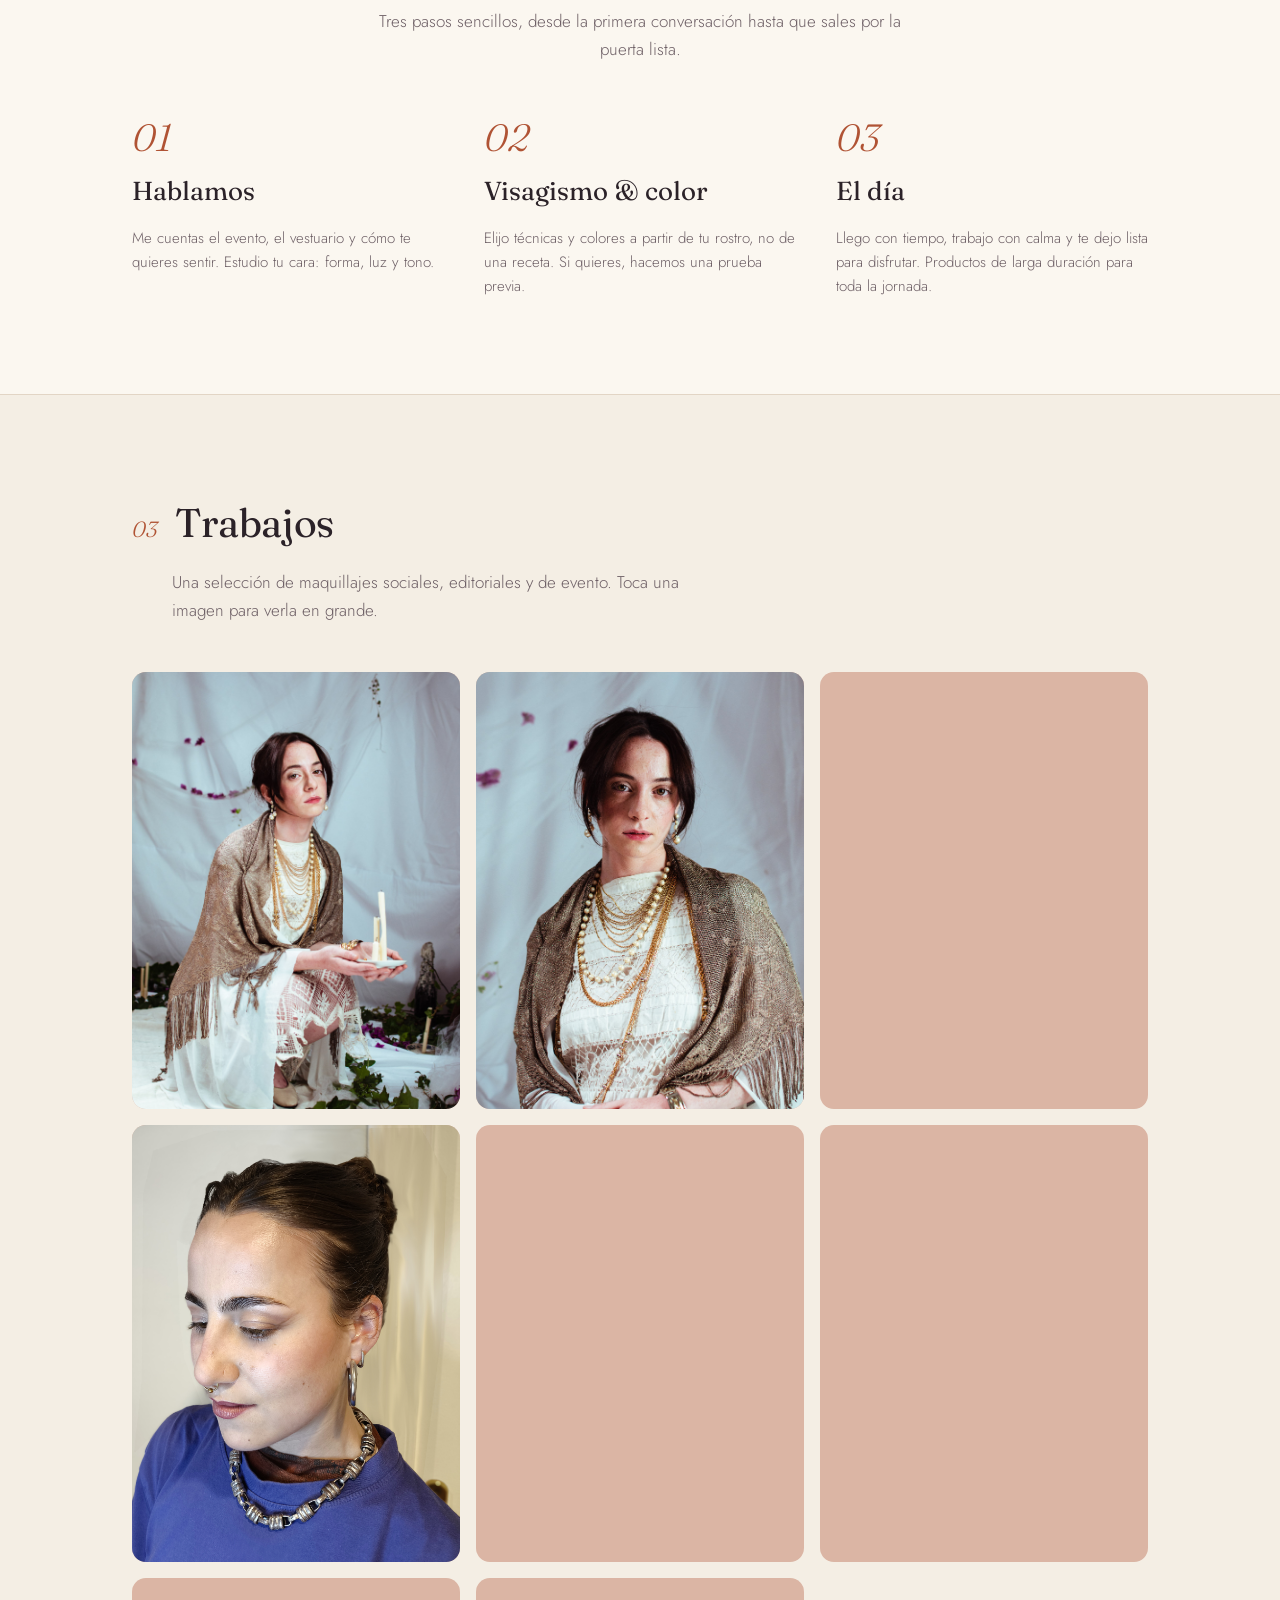
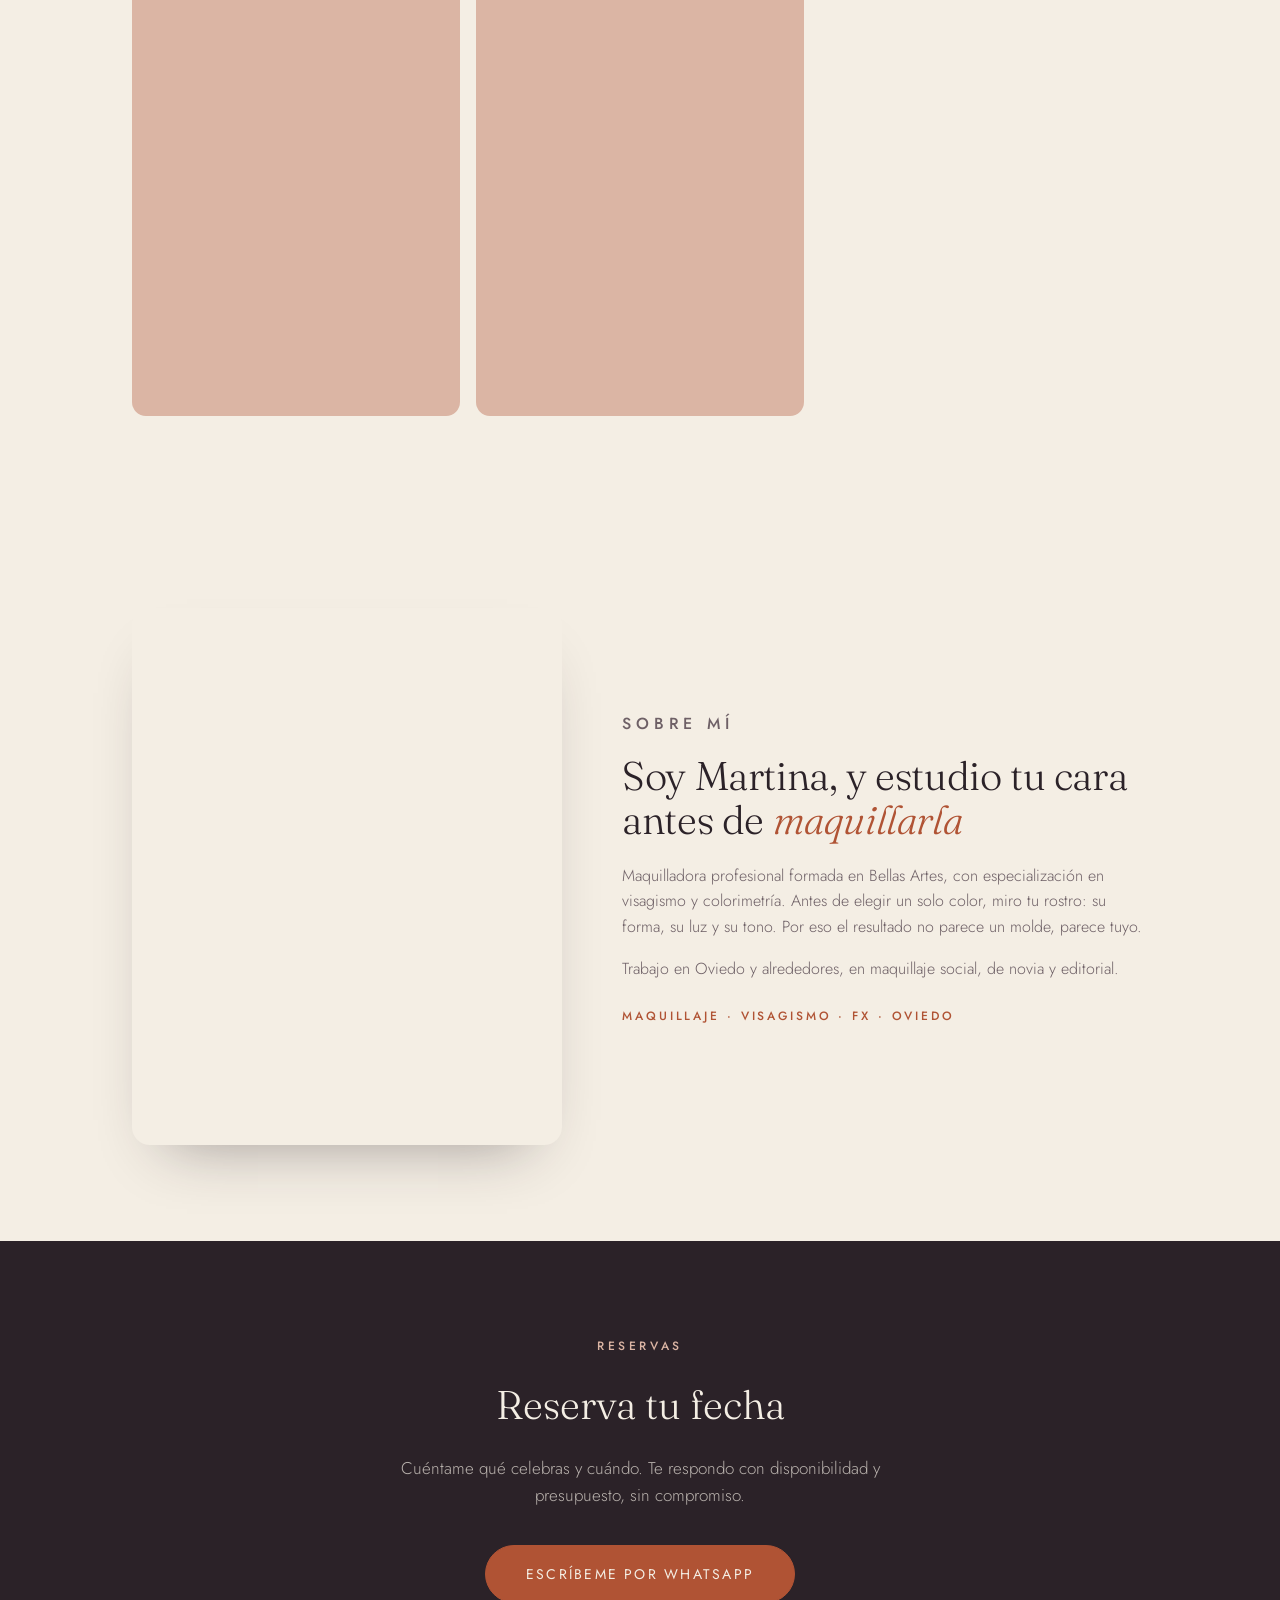
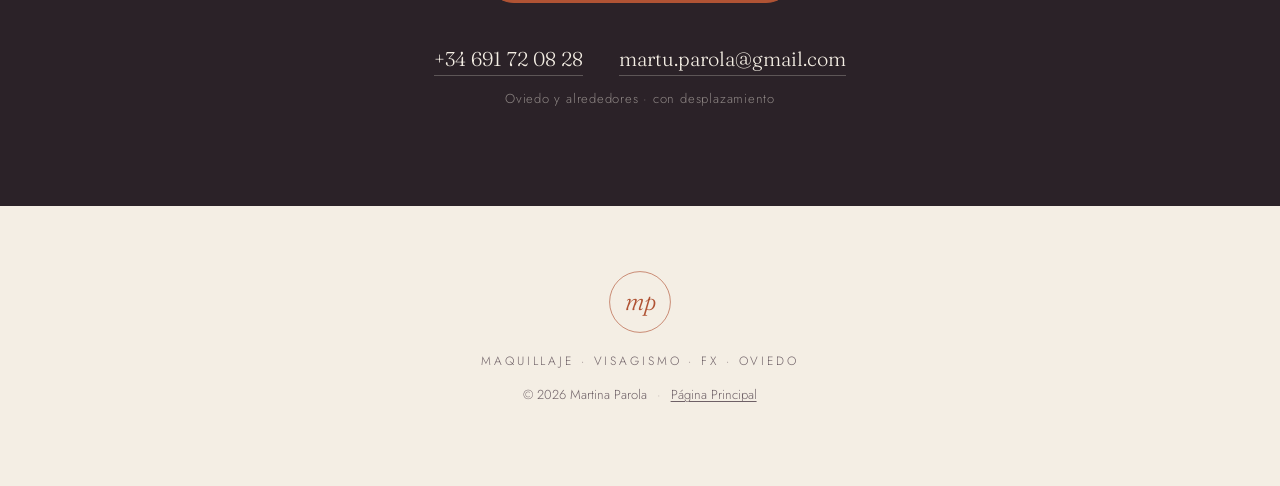
==== commit b3edec42: "Publico la subpágina de maquillaje social y optimizo la foto pesada Comprimo Invitada-Noche-2025 de " ====
--- a/maquillaje-social/index.html
+++ b/maquillaje-social/index.html
@@ -10,8 +10,7 @@
   <meta name="description" content="Maquillaje social y de salón por Martina Parola en Oviedo. Invitadas, madrinas, comuniones y eventos, con visagismo y colorimetría para un resultado que dura y que es, de verdad, tuyo.">
   <meta name="author" content="Martina Parola">
   <meta name="keywords" content="maquillaje social, maquillaje de salón, maquillaje invitada, maquillaje comunión, maquillaje eventos, visagismo, colorimetría, Oviedo, Asturias, España, Martina Parola">
-  <!-- EN CONSTRUCCIÓN: noindex para que no aparezca en Google. Cambiar a "index, follow" al publicar. -->
-  <meta name="robots" content="noindex, nofollow">
+  <meta name="robots" content="index, follow">
 
   <!-- Open Graph -->
   <meta property="og:type" content="profile">
@@ -160,7 +159,7 @@
           <button class="gframe reveal" type="button"><img src="../images/Social/simulacros-2.jpg" alt="Retrato social con maquillaje natural y joyas" loading="lazy" decoding="async"></button>
           <button class="gframe reveal" type="button"><img src="../images/Social/simulacros-4.jpg" alt="Maquillaje natural luminoso para evento" loading="lazy" decoding="async"></button>
           <button class="gframe reveal" type="button"><img src="../images/Social/Invitada-Dia-2025.jpg" alt="Maquillaje de invitada, look de día 2025" loading="lazy" decoding="async"></button>
-          <button class="gframe reveal" type="button"><img src="../images/Social/Invitada-Noche-2025.png" alt="Maquillaje de invitada, look de noche 2025" loading="lazy" decoding="async"></button>
+          <button class="gframe reveal" type="button"><img src="../images/Social/Invitada-Noche-2025.jpg" alt="Maquillaje de invitada, look de noche 2025" loading="lazy" decoding="async"></button>
           <button class="gframe reveal" type="button"><img src="../images/Social/Invitada-NoMakeup-Makeup-2025.jpg" alt="Transformación no makeup-makeup para invitada, 2025" loading="lazy" decoding="async"></button>
           <button class="gframe reveal" type="button"><img src="../images/Social/Editorial-2020.jpg" alt="Producción editorial de maquillaje, 2020" loading="lazy" decoding="async"></button>
           <button class="gframe reveal" type="button"><img src="../images/Social/Editorial-2021.jpg" alt="Producción editorial de maquillaje, 2021" loading="lazy" decoding="async"></button>
@@ -212,10 +211,7 @@
         </svg>
       </div>
       <p class="foot-descriptor">Maquillaje · Visagismo · FX · Oviedo</p>
-      <p class="foot-copy">&copy; <span id="year"></span> Martina Parola</p>
-      <!-- Enlace a la home oculto mientras esta página está en construcción. Reactivar cuando esté lista:
       <p class="foot-copy">&copy; <span id="year"></span> Martina Parola <span class="footer-sep">·</span> <a href="/" class="footer-cross-link">Página Principal</a></p>
-      -->
     </div>
   </footer>
 
